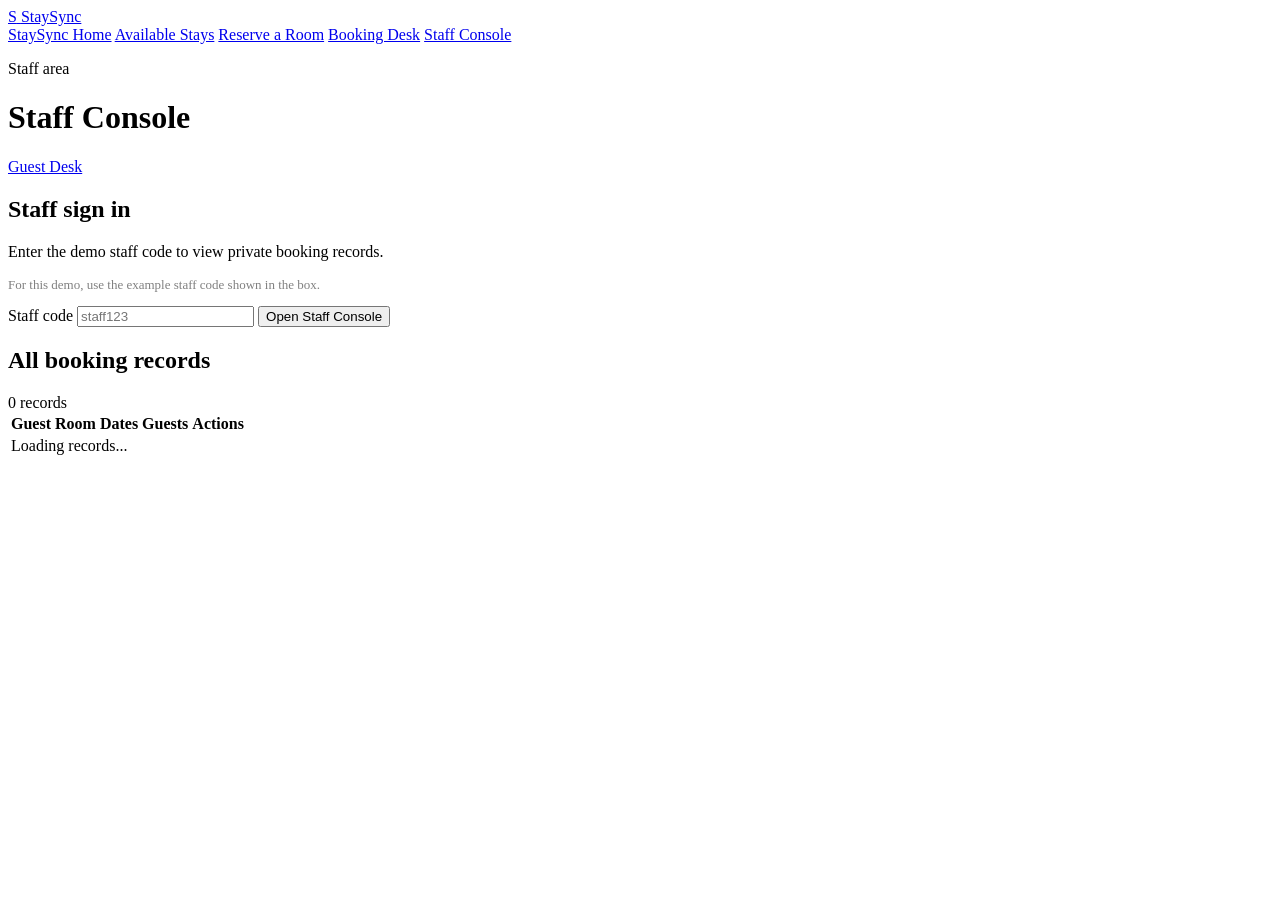
==== admin.html @ 95e75e09 "Initial StaySync project" ====
<!DOCTYPE html>
<html lang="en">
<head>
  <meta charset="UTF-8">
  <meta name="viewport" content="width=device-width, initial-scale=1.0">
  <title>Staff Console</title>
  <link rel="stylesheet" href="style.css">
</head>
<body data-page="admin">
  <!-- Shared dashboard shell -->
  <div class="app-shell">
    <aside class="sidebar">
      <a class="brand" href="index.html">
        <span class="brand-mark">S</span>
        <span>StaySync</span>
      </a>
      <nav class="nav-links" aria-label="Main navigation">
        <a href="index.html">StaySync Home</a>
        <a href="rooms.html">Available Stays</a>
        <a href="booking.html">Reserve a Room</a>
        <a href="manage.html">Booking Desk</a>
        <a class="active" href="admin.html">Staff Console</a>
      </nav>
    </aside>

    <main class="main-area">
      <!-- Page heading -->
      <header class="topbar">
        <div>
          <p class="eyebrow">Staff area</p>
          <h1>Staff Console</h1>
        </div>
        <a class="ghost-action" href="manage.html">Guest Desk</a>
      </header>

      <!-- Simple staff login for the demo console -->
      <section class="staff-login-card" id="staffLoginCard">
        <h2>Staff sign in</h2>
        <p>Enter the demo staff code to view private booking records.</p>
        <p style="font-size: 13px; color: gray;">For this demo, use the example staff code shown in the box.</p>
        <form id="staffLoginForm">
          <label for="staffCode">Staff code</label>
          <input id="staffCode" type="password" placeholder="staff123" required>
          <button class="primary-action full-width" type="submit">Open Staff Console</button>
          <p class="success-message" id="staffLoginMessage" aria-live="polite"></p>
        </form>
      </section>

      <!-- Staff records table -->
      <section class="console-card hidden" id="staffRecordsCard">
        <div class="console-header">
          <h2>All booking records</h2>
          <span class="record-count" id="adminRecordCount">0 records</span>
        </div>
        <table class="admin-table">
          <thead>
            <tr>
              <th>Guest</th>
              <th>Room</th>
              <th>Dates</th>
              <th>Guests</th>
              <th>Actions</th>
            </tr>
          </thead>
          <tbody id="adminRecordTable">
            <tr>
              <td colspan="5">Loading records...</td>
            </tr>
          </tbody>
        </table>
      </section>
    </main>
  </div>

  <script src="script.js"></script>
</body>
</html>
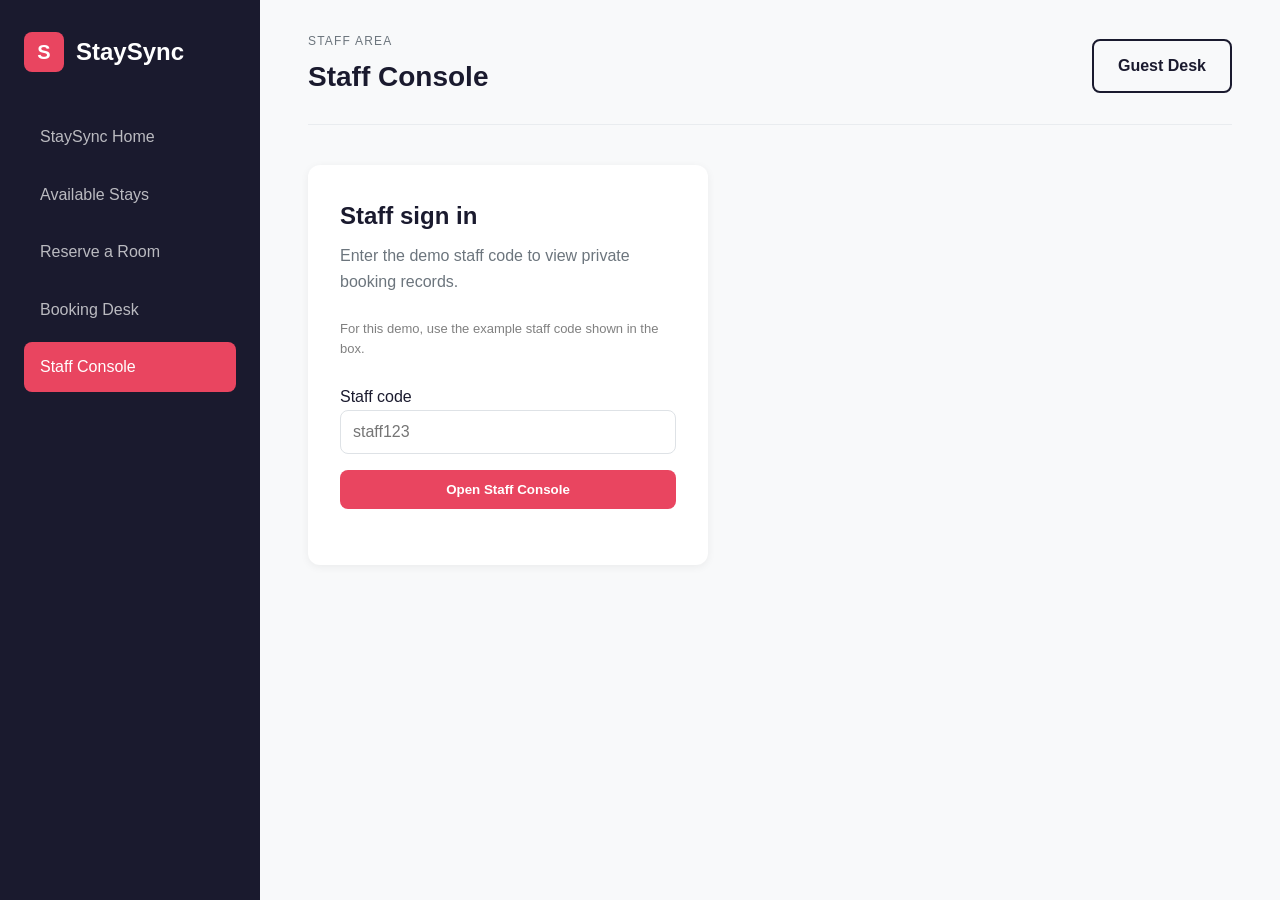
==== commit 74d1ed96: "Update StaySync files" ====
--- a/admin.html
+++ b/admin.html
@@ -1,3 +1,4 @@
+<!-- Staff Console Page - Admin area for managing all bookings -->
 <!DOCTYPE html>
 <html lang="en">
 <head>
@@ -7,13 +8,16 @@
   <link rel="stylesheet" href="style.css">
 </head>
 <body data-page="admin">
-  <!-- Shared dashboard shell -->
+  <!-- Main application container with sidebar navigation -->
   <div class="app-shell">
+    <!-- Sidebar navigation - appears on all pages -->
     <aside class="sidebar">
+      <!-- Brand logo and name -->
       <a class="brand" href="index.html">
         <span class="brand-mark">S</span>
         <span>StaySync</span>
       </a>
+      <!-- Main navigation menu -->
       <nav class="nav-links" aria-label="Main navigation">
         <a href="index.html">StaySync Home</a>
         <a href="rooms.html">Available Stays</a>
@@ -24,7 +28,7 @@
     </aside>
 
     <main class="main-area">
-      <!-- Page heading -->
+      <!-- Page header with title and navigation -->
       <header class="topbar">
         <div>
           <p class="eyebrow">Staff area</p>
@@ -33,7 +37,7 @@
         <a class="ghost-action" href="manage.html">Guest Desk</a>
       </header>
 
-      <!-- Simple staff login for the demo console -->
+      <!-- Staff login section - requires authentication -->
       <section class="staff-login-card" id="staffLoginCard">
         <h2>Staff sign in</h2>
         <p>Enter the demo staff code to view private booking records.</p>
@@ -46,12 +50,14 @@
         </form>
       </section>
 
-      <!-- Staff records table -->
+      <!-- Staff records management - hidden until login -->
       <section class="console-card hidden" id="staffRecordsCard">
         <div class="console-header">
           <h2>All booking records</h2>
+          <!-- Dynamic count of total records -->
           <span class="record-count" id="adminRecordCount">0 records</span>
         </div>
+        <!-- Table displaying all bookings with edit/remove actions -->
         <table class="admin-table">
           <thead>
             <tr>
@@ -62,6 +68,7 @@
               <th>Actions</th>
             </tr>
           </thead>
+          <!-- Table body populated by JavaScript -->
           <tbody id="adminRecordTable">
             <tr>
               <td colspan="5">Loading records...</td>
@@ -72,6 +79,7 @@
     </main>
   </div>
 
+  <!-- Load the main JavaScript functionality -->
   <script src="script.js"></script>
 </body>
 </html>
--- a/style.css
+++ b/style.css
@@ -0,0 +1,585 @@
+/* StaySync - Modern Hotel Booking System */
+
+/* CSS Reset and Base */
+*, *::before, *::after {
+  box-sizing: border-box;
+  margin: 0;
+  padding: 0;
+}
+
+html {
+  font-size: 16px;
+  -webkit-font-smoothing: antialiased;
+}
+
+body {
+  font-family: -apple-system, BlinkMacSystemFont, "Segoe UI", Roboto, Oxygen, Ubuntu, sans-serif;
+  line-height: 1.6;
+  color: #1a1a2e;
+  background-color: #f8f9fa;
+  min-height: 100vh;
+}
+
+/* App Shell Layout */
+.app-shell {
+  display: flex;
+  min-height: 100vh;
+}
+
+/* Sidebar */
+.sidebar {
+  width: 260px;
+  background: #1a1a2e;
+  color: #fff;
+  padding: 2rem 1.5rem;
+  position: fixed;
+  height: 100vh;
+  display: flex;
+  flex-direction: column;
+}
+
+.brand {
+  display: flex;
+  align-items: center;
+  gap: 0.75rem;
+  color: #fff;
+  text-decoration: none;
+  font-size: 1.5rem;
+  font-weight: 700;
+  margin-bottom: 2.5rem;
+}
+
+.brand-mark {
+  width: 40px;
+  height: 40px;
+  background: #e94560;
+  border-radius: 8px;
+  display: flex;
+  align-items: center;
+  justify-content: center;
+  font-size: 1.25rem;
+}
+
+.nav-links {
+  display: flex;
+  flex-direction: column;
+  gap: 0.5rem;
+}
+
+.nav-links a {
+  color: rgba(255, 255, 255, 0.7);
+  text-decoration: none;
+  padding: 0.75rem 1rem;
+  border-radius: 8px;
+  transition: all 0.2s ease;
+}
+
+.nav-links a:hover {
+  background: rgba(255, 255, 255, 0.1);
+  color: #fff;
+}
+
+.nav-links a.active {
+  background: #e94560;
+  color: #fff;
+}
+
+/* Main Content Area */
+.main-area {
+  flex: 1;
+  margin-left: 260px;
+  padding: 2rem 3rem;
+}
+
+/* Topbar */
+.topbar {
+  display: flex;
+  justify-content: space-between;
+  align-items: center;
+  margin-bottom: 2.5rem;
+  padding-bottom: 1.5rem;
+  border-bottom: 1px solid #e9ecef;
+}
+
+.eyebrow {
+  font-size: 0.75rem;
+  text-transform: uppercase;
+  letter-spacing: 0.1em;
+  color: #6c757d;
+  margin-bottom: 0.25rem;
+}
+
+.topbar h1 {
+  font-size: 1.75rem;
+  font-weight: 700;
+  color: #1a1a2e;
+}
+
+/* Buttons */
+.primary-action {
+  display: inline-block;
+  background: #e94560;
+  color: #fff;
+  text-decoration: none;
+  padding: 0.75rem 1.5rem;
+  border-radius: 8px;
+  font-weight: 600;
+  border: none;
+  cursor: pointer;
+  transition: all 0.2s ease;
+}
+
+.primary-action:hover {
+  background: #d13650;
+  transform: translateY(-1px);
+}
+
+.ghost-action {
+  display: inline-block;
+  background: transparent;
+  color: #1a1a2e;
+  text-decoration: none;
+  padding: 0.75rem 1.5rem;
+  border-radius: 8px;
+  font-weight: 600;
+  border: 2px solid #1a1a2e;
+  transition: all 0.2s ease;
+}
+
+.ghost-action:hover {
+  background: #1a1a2e;
+  color: #fff;
+}
+
+.full-width {
+  width: 100%;
+  text-align: center;
+}
+
+/* Hero Section */
+.hero-grid {
+  display: grid;
+  grid-template-columns: 1.5fr 1fr;
+  gap: 3rem;
+}
+
+.hero-panel h2 {
+  font-size: 2rem;
+  font-weight: 700;
+  margin-bottom: 1rem;
+  line-height: 1.3;
+}
+
+.hero-panel p {
+  color: #6c757d;
+  margin-bottom: 1.5rem;
+  font-size: 1.1rem;
+}
+
+.hero-actions {
+  display: flex;
+  gap: 1rem;
+}
+
+/* Status Board */
+.status-board {
+  display: flex;
+  flex-direction: column;
+  gap: 1rem;
+}
+
+.metric-card {
+  background: #fff;
+  padding: 1.5rem;
+  border-radius: 12px;
+  box-shadow: 0 2px 8px rgba(0, 0, 0, 0.06);
+}
+
+.metric-number {
+  display: block;
+  font-size: 2.5rem;
+  font-weight: 700;
+  color: #e94560;
+}
+
+.metric-label {
+  font-size: 0.875rem;
+  color: #6c757d;
+}
+
+/* Section Heading */
+.section-heading {
+  margin-bottom: 2rem;
+}
+
+.section-heading h2 {
+  font-size: 1.5rem;
+  margin-bottom: 0.5rem;
+}
+
+.section-heading p {
+  color: #6c757d;
+}
+
+/* Room Grid */
+.room-grid {
+  display: grid;
+  grid-template-columns: repeat(auto-fill, minmax(300px, 1fr));
+  gap: 1.5rem;
+}
+
+.room-card {
+  background: #fff;
+  padding: 1.5rem;
+  border-radius: 12px;
+  box-shadow: 0 2px 8px rgba(0, 0, 0, 0.06);
+}
+
+.room-topline {
+  display: flex;
+  justify-content: space-between;
+  align-items: flex-start;
+  margin-bottom: 1rem;
+}
+
+.room-topline h3 {
+  font-size: 1.25rem;
+  margin-bottom: 0.25rem;
+}
+
+.price {
+  font-size: 1.5rem;
+  font-weight: 700;
+  color: #1a1a2e;
+}
+
+.price span {
+  font-size: 0.875rem;
+  font-weight: 400;
+  color: #6c757d;
+}
+
+.status-badge {
+  display: inline-block;
+  padding: 0.25rem 0.75rem;
+  border-radius: 20px;
+  font-size: 0.75rem;
+  font-weight: 600;
+  text-transform: uppercase;
+}
+
+.status-ready {
+  background: #d4edda;
+  color: #155724;
+}
+
+.status-limited {
+  background: #fff3cd;
+  color: #856404;
+}
+
+.status-full {
+  background: #f8d7da;
+  color: #721c24;
+}
+
+.room-card p {
+  color: #6c757d;
+  margin-bottom: 1rem;
+}
+
+/* Booking Layout */
+.booking-layout {
+  display: grid;
+  grid-template-columns: 1.5fr 1fr;
+  gap: 3rem;
+}
+
+.booking-form {
+  background: #fff;
+  padding: 2rem;
+  border-radius: 12px;
+  box-shadow: 0 2px 8px rgba(0, 0, 0, 0.06);
+}
+
+.booking-form h2 {
+  font-size: 1.5rem;
+  margin-bottom: 0.5rem;
+}
+
+.form-note {
+  color: #6c757d;
+  margin-bottom: 1.5rem;
+  font-size: 0.875rem;
+}
+
+.booking-form label {
+  display: block;
+  font-weight: 600;
+  margin-bottom: 0.5rem;
+  color: #1a1a2e;
+}
+
+.booking-form input,
+.booking-form select,
+.booking-form textarea {
+  width: 100%;
+  padding: 0.75rem;
+  border: 1px solid #dee2e6;
+  border-radius: 8px;
+  font-size: 1rem;
+  margin-bottom: 1rem;
+  transition: border-color 0.2s ease;
+}
+
+.booking-form input:focus,
+.booking-form select:focus,
+.booking-form textarea:focus {
+  outline: none;
+  border-color: #e94560;
+}
+
+.form-row {
+  display: grid;
+  grid-template-columns: 1fr 1fr;
+  gap: 1rem;
+}
+
+.success-message {
+  margin-top: 1rem;
+  color: #28a745;
+  font-weight: 500;
+}
+
+/* Workflow Card */
+.workflow-card {
+  background: #fff;
+  padding: 2rem;
+  border-radius: 12px;
+  box-shadow: 0 2px 8px rgba(0, 0, 0, 0.06);
+  height: fit-content;
+}
+
+.workflow-card h2 {
+  font-size: 1.25rem;
+  margin-bottom: 1rem;
+}
+
+.workflow-list {
+  padding-left: 1.25rem;
+}
+
+.workflow-list li {
+  color: #6c757d;
+  margin-bottom: 0.75rem;
+}
+
+/* Booking List */
+.booking-list {
+  display: flex;
+  flex-direction: column;
+  gap: 1rem;
+}
+
+.booking-item {
+  background: #fff;
+  padding: 1.5rem;
+  border-radius: 12px;
+  box-shadow: 0 2px 8px rgba(0, 0, 0, 0.06);
+  display: flex;
+  justify-content: space-between;
+  align-items: center;
+}
+
+.booking-item h3 {
+  font-size: 1.125rem;
+  margin-bottom: 0.5rem;
+}
+
+.booking-meta {
+  display: flex;
+  gap: 1rem;
+  font-size: 0.875rem;
+  color: #6c757d;
+  margin-bottom: 0.5rem;
+}
+
+.booking-item p {
+  color: #6c757d;
+  font-size: 0.875rem;
+}
+
+.empty-state {
+  text-align: center;
+  padding: 3rem;
+  color: #6c757d;
+  background: #fff;
+  border-radius: 12px;
+}
+
+/* Staff Login Card */
+.staff-login-card {
+  background: #fff;
+  padding: 2rem;
+  border-radius: 12px;
+  box-shadow: 0 2px 8px rgba(0, 0, 0, 0.06);
+  max-width: 400px;
+}
+
+.staff-login-card h2 {
+  font-size: 1.5rem;
+  margin-bottom: 0.5rem;
+}
+
+.staff-login-card p {
+  color: #6c757d;
+  margin-bottom: 1.5rem;
+}
+
+.staff-login-card input {
+  width: 100%;
+  padding: 0.75rem;
+  border: 1px solid #dee2e6;
+  border-radius: 8px;
+  font-size: 1rem;
+  margin-bottom: 1rem;
+}
+
+.staff-login-card input:focus {
+  outline: none;
+  border-color: #e94560;
+}
+
+/* Console Card */
+.console-card {
+  background: #fff;
+  padding: 2rem;
+  border-radius: 12px;
+  box-shadow: 0 2px 8px rgba(0, 0, 0, 0.06);
+}
+
+.console-header {
+  display: flex;
+  justify-content: space-between;
+  align-items: center;
+  margin-bottom: 1.5rem;
+}
+
+.console-header h2 {
+  font-size: 1.25rem;
+}
+
+.record-count {
+  color: #6c757d;
+  font-size: 0.875rem;
+}
+
+/* Admin Table */
+.admin-table {
+  width: 100%;
+  border-collapse: collapse;
+}
+
+.admin-table th,
+.admin-table td {
+  padding: 1rem;
+  text-align: left;
+  border-bottom: 1px solid #e9ecef;
+}
+
+.admin-table th {
+  font-weight: 600;
+  color: #6c757d;
+  font-size: 0.75rem;
+  text-transform: uppercase;
+  letter-spacing: 0.05em;
+}
+
+.admin-table td {
+  color: #1a1a2e;
+}
+
+.admin-table small {
+  color: #6c757d;
+  font-size: 0.875rem;
+}
+
+.admin-table button {
+  background: transparent;
+  border: 1px solid #dee2e6;
+  padding: 0.25rem 0.75rem;
+  border-radius: 4px;
+  cursor: pointer;
+  margin-right: 0.5rem;
+  font-size: 0.875rem;
+}
+
+.admin-table button:hover {
+  background: #f8f9fa;
+}
+
+/* Hidden utility */
+.hidden {
+  display: none;
+}
+
+/* Responsive */
+@media (max-width: 1024px) {
+  .hero-grid,
+  .booking-layout {
+    grid-template-columns: 1fr;
+  }
+  
+  .sidebar {
+    width: 200px;
+    padding: 1.5rem 1rem;
+  }
+  
+  .main-area {
+    margin-left: 200px;
+    padding: 1.5rem 2rem;
+  }
+}
+
+@media (max-width: 768px) {
+  .app-shell {
+    flex-direction: column;
+  }
+  
+  .sidebar {
+    position: relative;
+    width: 100%;
+    height: auto;
+    padding: 1rem;
+  }
+  
+  .nav-links {
+    flex-direction: row;
+    flex-wrap: wrap;
+  }
+  
+  .main-area {
+    margin-left: 0;
+    padding: 1rem;
+  }
+  
+  .topbar {
+    flex-direction: column;
+    align-items: flex-start;
+    gap: 1rem;
+  }
+  
+  .room-grid {
+    grid-template-columns: 1fr;
+  }
+  
+  .form-row {
+    grid-template-columns: 1fr;
+  }
+  
+  .booking-item {
+    flex-direction: column;
+    align-items: flex-start;
+    gap: 1rem;
+  }
+}
